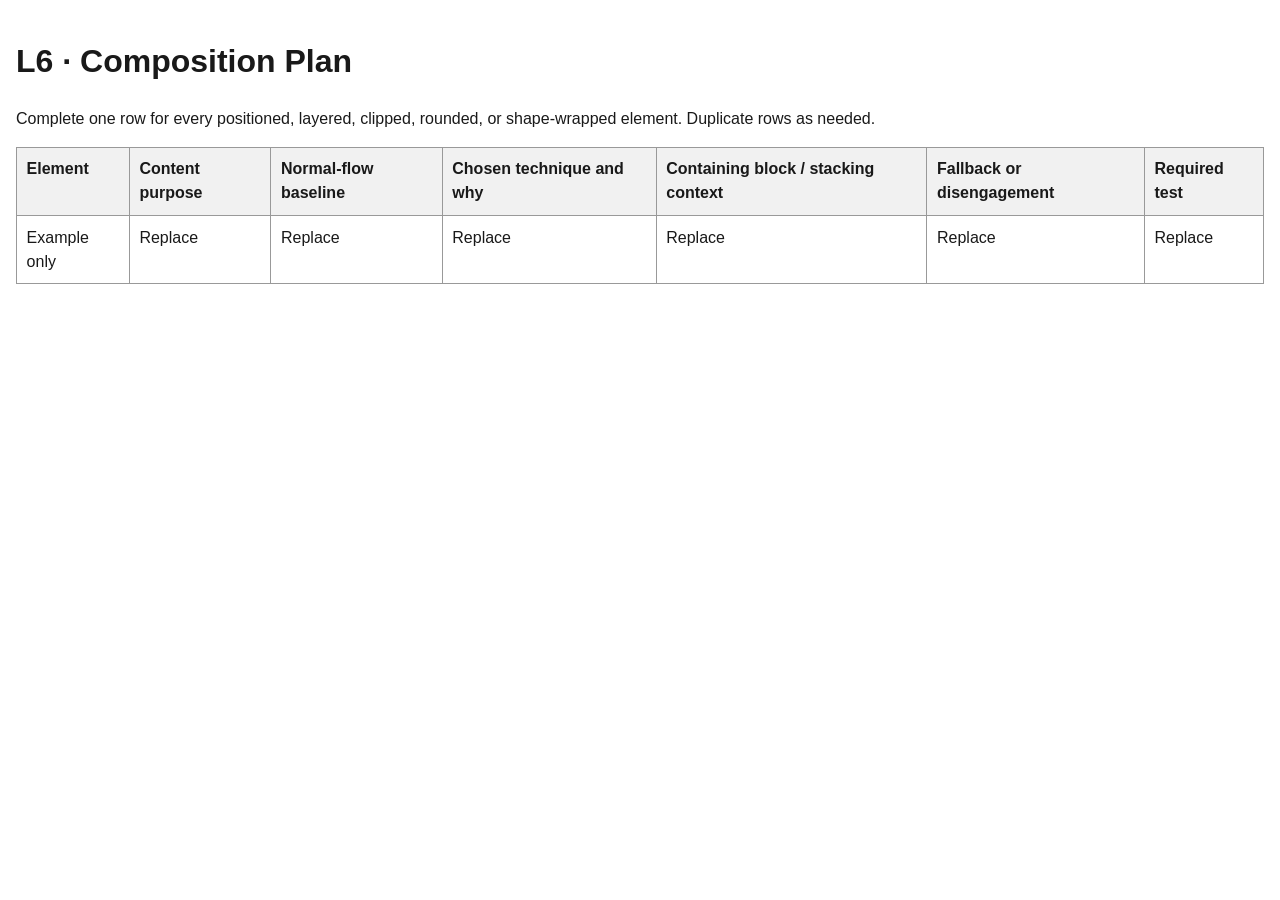
==== composition-plan.html @ 11657ce9 "initial build" ====
<!doctype html>
<html lang="en">
    <head>
        <meta charset="utf-8">
        <meta name="viewport" content="width=device-width,initial-scale=1">
        <title>Composition Plan</title>
        <style>
            body{
                font-family:Arial,sans-serif;
                line-height:1.5;
                max-width:90rem;
                margin:auto;
                padding:1rem;
                color:#191919;
                }
            table{
                width:100%;
                border-collapse:collapse;
                }
            th,td{
                padding:.6rem;
                border:1px solid #999;
                text-align:left;
                vertical-align:top;
                }
            th{
                background:#f1f1f1;
                }
        </style>
        </head>
        <body>
            <h1>L6 · Composition Plan</h1>
            <p>Complete one row for every positioned, layered, clipped, rounded, or shape-wrapped element. Duplicate rows as needed.</p>
            <table>
                <thead>
                    <tr>
                        <th>Element</th>
                        <th>Content purpose</th>
                        <th>Normal-flow baseline</th>
                        <th>Chosen technique and why</th>
                        <th>Containing block / stacking context</th>
                        <th>Fallback or disengagement</th>
                        <th>Required test</th>
                    </tr>
                </thead>
                <tbody>
                    <tr>
                        <td>Example only</td>
                        <td>Replace</td>
                        <td>Replace</td>
                        <td>Replace</td>
                        <td>Replace</td>
                        <td>Replace</td>
                        <td>Replace</td>
                    </tr>
                </tbody>
            </table>
        </body>
        </html>
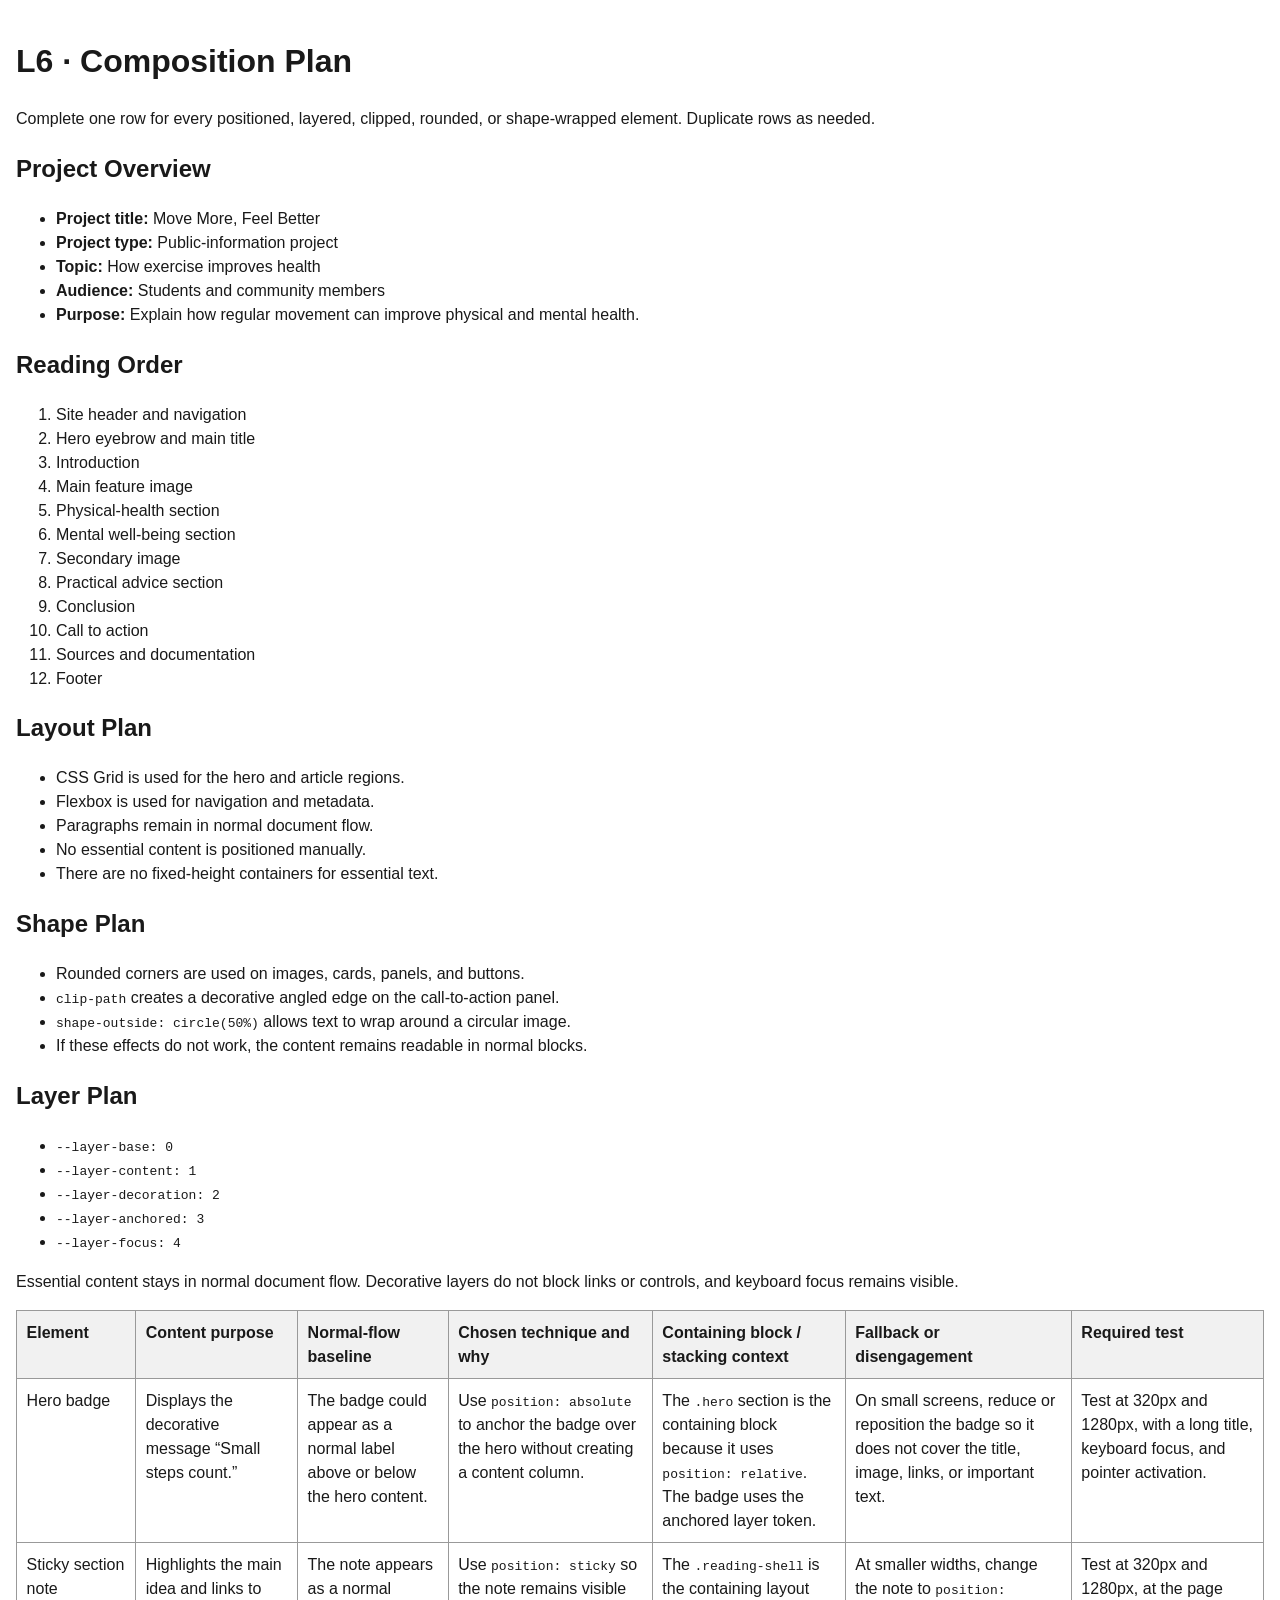
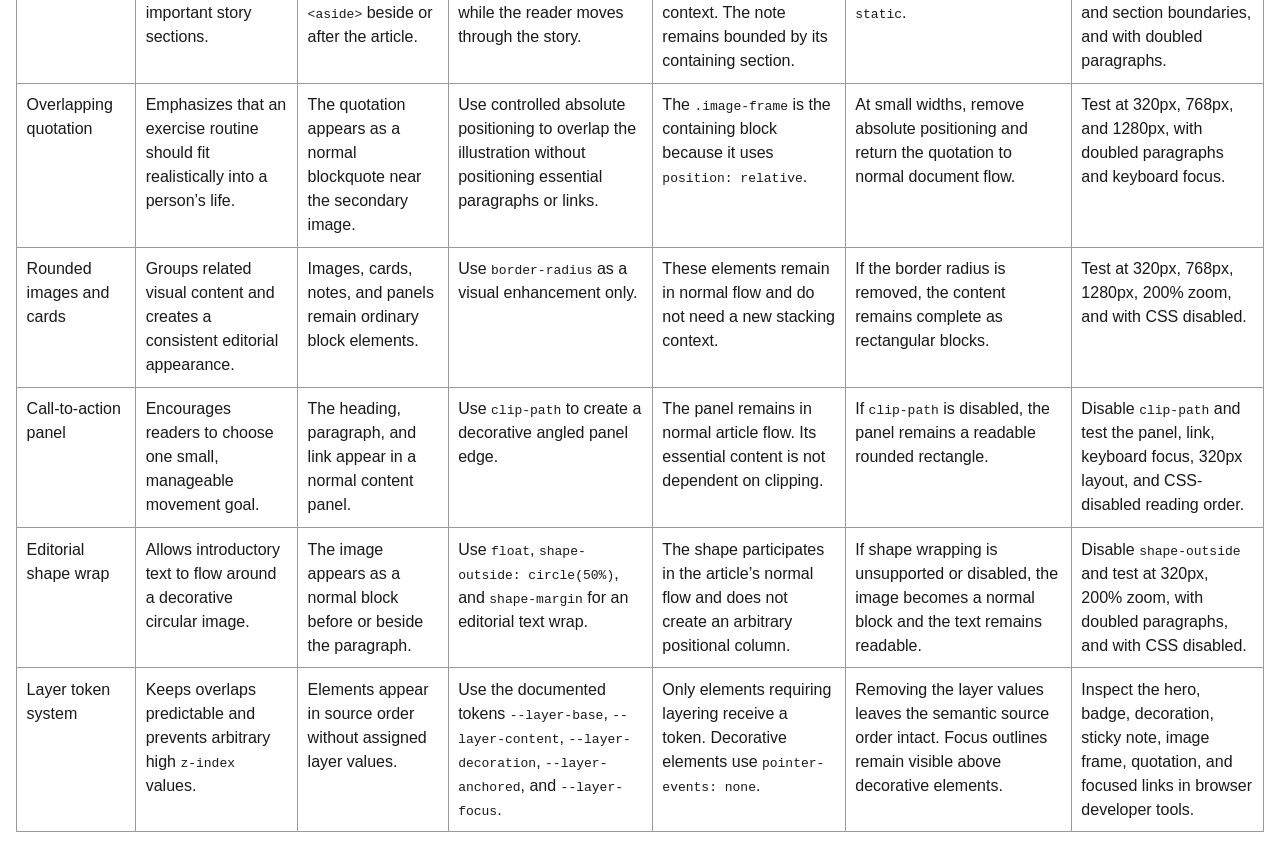
==== commit 3bcca6c6: "Update composition-plan.html" ====
--- a/composition-plan.html
+++ b/composition-plan.html
@@ -1,59 +1,322 @@
 <!doctype html>
 <html lang="en">
-    <head>
-        <meta charset="utf-8">
-        <meta name="viewport" content="width=device-width,initial-scale=1">
-        <title>Composition Plan</title>
-        <style>
-            body{
-                font-family:Arial,sans-serif;
-                line-height:1.5;
-                max-width:90rem;
-                margin:auto;
-                padding:1rem;
-                color:#191919;
-                }
-            table{
-                width:100%;
-                border-collapse:collapse;
-                }
-            th,td{
-                padding:.6rem;
-                border:1px solid #999;
-                text-align:left;
-                vertical-align:top;
-                }
-            th{
-                background:#f1f1f1;
-                }
-        </style>
-        </head>
-        <body>
-            <h1>L6 · Composition Plan</h1>
-            <p>Complete one row for every positioned, layered, clipped, rounded, or shape-wrapped element. Duplicate rows as needed.</p>
-            <table>
-                <thead>
-                    <tr>
-                        <th>Element</th>
-                        <th>Content purpose</th>
-                        <th>Normal-flow baseline</th>
-                        <th>Chosen technique and why</th>
-                        <th>Containing block / stacking context</th>
-                        <th>Fallback or disengagement</th>
-                        <th>Required test</th>
-                    </tr>
-                </thead>
-                <tbody>
-                    <tr>
-                        <td>Example only</td>
-                        <td>Replace</td>
-                        <td>Replace</td>
-                        <td>Replace</td>
-                        <td>Replace</td>
-                        <td>Replace</td>
-                        <td>Replace</td>
-                    </tr>
-                </tbody>
-            </table>
-        </body>
-        </html>
+  <head>
+    <meta charset="utf-8" />
+    <meta name="viewport" content="width=device-width,initial-scale=1" />
+    <title>Composition Plan</title>
+    <style>
+      body {
+        font-family: Arial, sans-serif;
+        line-height: 1.5;
+        max-width: 90rem;
+        margin: auto;
+        padding: 1rem;
+        color: #191919;
+      }
+      table {
+        width: 100%;
+        border-collapse: collapse;
+      }
+      th,
+      td {
+        padding: 0.6rem;
+        border: 1px solid #999;
+        text-align: left;
+        vertical-align: top;
+      }
+      th {
+        background: #f1f1f1;
+      }
+    </style>
+  </head>
+  <body>
+    <h1>L6 · Composition Plan</h1>
+
+    <p>
+      Complete one row for every positioned, layered, clipped, rounded, or
+      shape-wrapped element. Duplicate rows as needed.
+    </p>
+
+    <section>
+      <h2>Project Overview</h2>
+
+      <ul>
+        <li><strong>Project title:</strong> Move More, Feel Better</li>
+        <li><strong>Project type:</strong> Public-information project</li>
+        <li><strong>Topic:</strong> How exercise improves health</li>
+        <li><strong>Audience:</strong> Students and community members</li>
+        <li>
+          <strong>Purpose:</strong>
+          Explain how regular movement can improve physical and mental health.
+        </li>
+      </ul>
+    </section>
+
+    <section>
+      <h2>Reading Order</h2>
+
+      <ol>
+        <li>Site header and navigation</li>
+        <li>Hero eyebrow and main title</li>
+        <li>Introduction</li>
+        <li>Main feature image</li>
+        <li>Physical-health section</li>
+        <li>Mental well-being section</li>
+        <li>Secondary image</li>
+        <li>Practical advice section</li>
+        <li>Conclusion</li>
+        <li>Call to action</li>
+        <li>Sources and documentation</li>
+        <li>Footer</li>
+      </ol>
+    </section>
+
+    <section>
+      <h2>Layout Plan</h2>
+
+      <ul>
+        <li>CSS Grid is used for the hero and article regions.</li>
+        <li>Flexbox is used for navigation and metadata.</li>
+        <li>Paragraphs remain in normal document flow.</li>
+        <li>No essential content is positioned manually.</li>
+        <li>There are no fixed-height containers for essential text.</li>
+      </ul>
+    </section>
+
+    <section>
+      <h2>Shape Plan</h2>
+
+      <ul>
+        <li>Rounded corners are used on images, cards, panels, and buttons.</li>
+        <li>
+          <code>clip-path</code> creates a decorative angled edge on the
+          call-to-action panel.
+        </li>
+        <li>
+          <code>shape-outside: circle(50%)</code> allows text to wrap around a
+          circular image.
+        </li>
+        <li>
+          If these effects do not work, the content remains readable in normal
+          blocks.
+        </li>
+      </ul>
+    </section>
+
+    <section>
+      <h2>Layer Plan</h2>
+
+      <ul>
+        <li><code>--layer-base: 0</code></li>
+        <li><code>--layer-content: 1</code></li>
+        <li><code>--layer-decoration: 2</code></li>
+        <li><code>--layer-anchored: 3</code></li>
+        <li><code>--layer-focus: 4</code></li>
+      </ul>
+
+      <p>
+        Essential content stays in normal document flow. Decorative layers do
+        not block links or controls, and keyboard focus remains visible.
+      </p>
+    </section>
+
+    <table>
+      <thead>
+        <tr>
+          <th>Element</th>
+          <th>Content purpose</th>
+          <th>Normal-flow baseline</th>
+          <th>Chosen technique and why</th>
+          <th>Containing block / stacking context</th>
+          <th>Fallback or disengagement</th>
+          <th>Required test</th>
+        </tr>
+      </thead>
+      <tbody>
+        <tr>
+          <td>Hero badge</td>
+          <td>Displays the decorative message “Small steps count.”</td>
+          <td>
+            The badge could appear as a normal label above or below the hero
+            content.
+          </td>
+          <td>
+            Use <code>position: absolute</code> to anchor the badge over the
+            hero without creating a content column.
+          </td>
+          <td>
+            The <code>.hero</code> section is the containing block because it
+            uses <code>position: relative</code>. The badge uses the anchored
+            layer token.
+          </td>
+          <td>
+            On small screens, reduce or reposition the badge so it does not
+            cover the title, image, links, or important text.
+          </td>
+          <td>
+            Test at 320px and 1280px, with a long title, keyboard focus, and
+            pointer activation.
+          </td>
+        </tr>
+
+        <tr>
+          <td>Sticky section note</td>
+          <td>
+            Highlights the main idea and links to important story sections.
+          </td>
+          <td>
+            The note appears as a normal <code>&lt;aside&gt;</code> beside or
+            after the article.
+          </td>
+          <td>
+            Use <code>position: sticky</code> so the note remains visible while
+            the reader moves through the story.
+          </td>
+          <td>
+            The <code>.reading-shell</code> is the containing layout context.
+            The note remains bounded by its containing section.
+          </td>
+          <td>
+            At smaller widths, change the note to
+            <code>position: static</code>.
+          </td>
+          <td>
+            Test at 320px and 1280px, at the page and section boundaries, and
+            with doubled paragraphs.
+          </td>
+        </tr>
+
+        <tr>
+          <td>Overlapping quotation</td>
+          <td>
+            Emphasizes that an exercise routine should fit realistically into a
+            person’s life.
+          </td>
+          <td>
+            The quotation appears as a normal blockquote near the secondary
+            image.
+          </td>
+          <td>
+            Use controlled absolute positioning to overlap the illustration
+            without positioning essential paragraphs or links.
+          </td>
+          <td>
+            The <code>.image-frame</code> is the containing block because it
+            uses <code>position: relative</code>.
+          </td>
+          <td>
+            At small widths, remove absolute positioning and return the
+            quotation to normal document flow.
+          </td>
+          <td>
+            Test at 320px, 768px, and 1280px, with doubled paragraphs and
+            keyboard focus.
+          </td>
+        </tr>
+
+        <tr>
+          <td>Rounded images and cards</td>
+          <td>
+            Groups related visual content and creates a consistent editorial
+            appearance.
+          </td>
+          <td>
+            Images, cards, notes, and panels remain ordinary block elements.
+          </td>
+          <td>Use <code>border-radius</code> as a visual enhancement only.</td>
+          <td>
+            These elements remain in normal flow and do not need a new stacking
+            context.
+          </td>
+          <td>
+            If the border radius is removed, the content remains complete as
+            rectangular blocks.
+          </td>
+          <td>
+            Test at 320px, 768px, 1280px, 200% zoom, and with CSS disabled.
+          </td>
+        </tr>
+
+        <tr>
+          <td>Call-to-action panel</td>
+          <td>
+            Encourages readers to choose one small, manageable movement goal.
+          </td>
+          <td>
+            The heading, paragraph, and link appear in a normal content panel.
+          </td>
+          <td>
+            Use <code>clip-path</code> to create a decorative angled panel edge.
+          </td>
+          <td>
+            The panel remains in normal article flow. Its essential content is
+            not dependent on clipping.
+          </td>
+          <td>
+            If <code>clip-path</code> is disabled, the panel remains a readable
+            rounded rectangle.
+          </td>
+          <td>
+            Disable <code>clip-path</code> and test the panel, link, keyboard
+            focus, 320px layout, and CSS-disabled reading order.
+          </td>
+        </tr>
+
+        <tr>
+          <td>Editorial shape wrap</td>
+          <td>
+            Allows introductory text to flow around a decorative circular image.
+          </td>
+          <td>
+            The image appears as a normal block before or beside the paragraph.
+          </td>
+          <td>
+            Use <code>float</code>, <code>shape-outside: circle(50%)</code>, and
+            <code>shape-margin</code> for an editorial text wrap.
+          </td>
+          <td>
+            The shape participates in the article’s normal flow and does not
+            create an arbitrary positional column.
+          </td>
+          <td>
+            If shape wrapping is unsupported or disabled, the image becomes a
+            normal block and the text remains readable.
+          </td>
+          <td>
+            Disable <code>shape-outside</code> and test at 320px, 200% zoom,
+            with doubled paragraphs, and with CSS disabled.
+          </td>
+        </tr>
+
+        <tr>
+          <td>Layer token system</td>
+          <td>
+            Keeps overlaps predictable and prevents arbitrary high
+            <code>z-index</code> values.
+          </td>
+          <td>
+            Elements appear in source order without assigned layer values.
+          </td>
+          <td>
+            Use the documented tokens
+            <code>--layer-base</code>, <code>--layer-content</code>,
+            <code>--layer-decoration</code>, <code>--layer-anchored</code>, and
+            <code>--layer-focus</code>.
+          </td>
+          <td>
+            Only elements requiring layering receive a token. Decorative
+            elements use <code>pointer-events: none</code>.
+          </td>
+          <td>
+            Removing the layer values leaves the semantic source order intact.
+            Focus outlines remain visible above decorative elements.
+          </td>
+          <td>
+            Inspect the hero, badge, decoration, sticky note, image frame,
+            quotation, and focused links in browser developer tools.
+          </td>
+        </tr>
+      </tbody>
+    </table>
+  </body>
+</html>
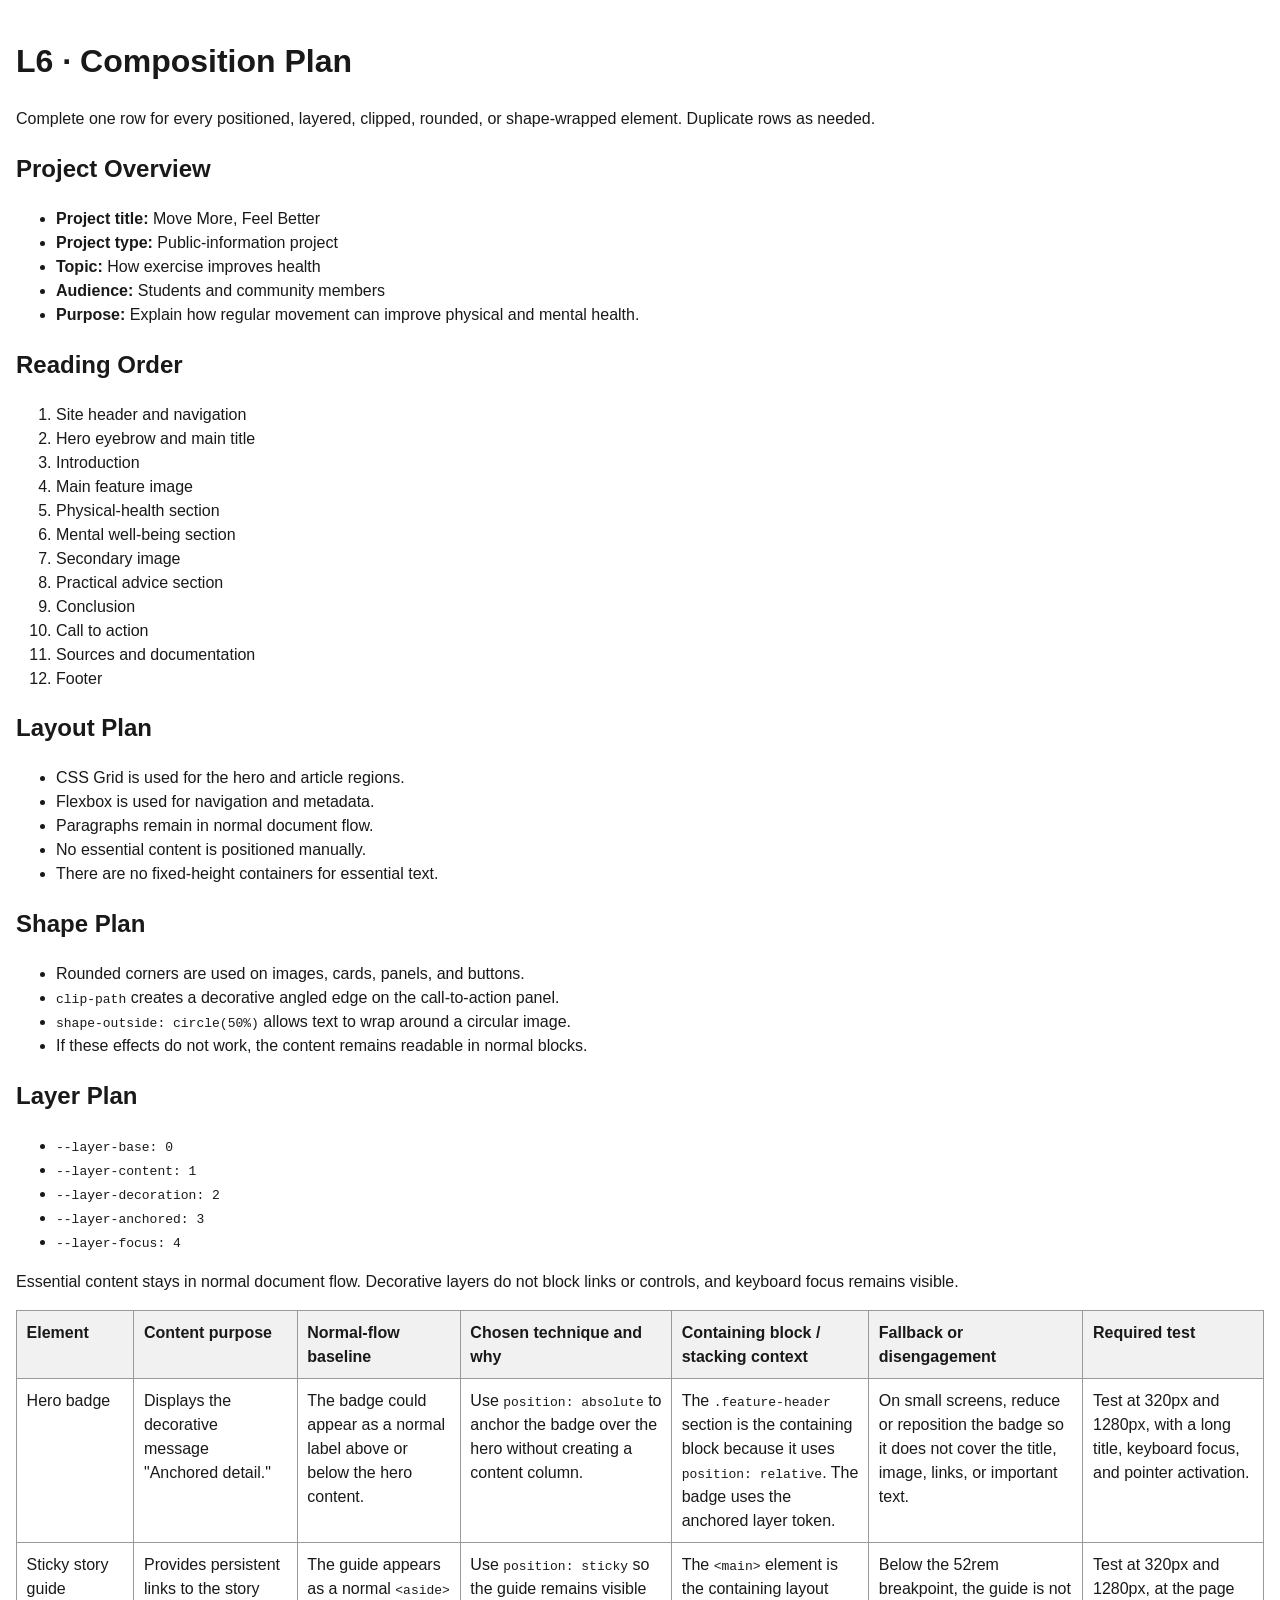
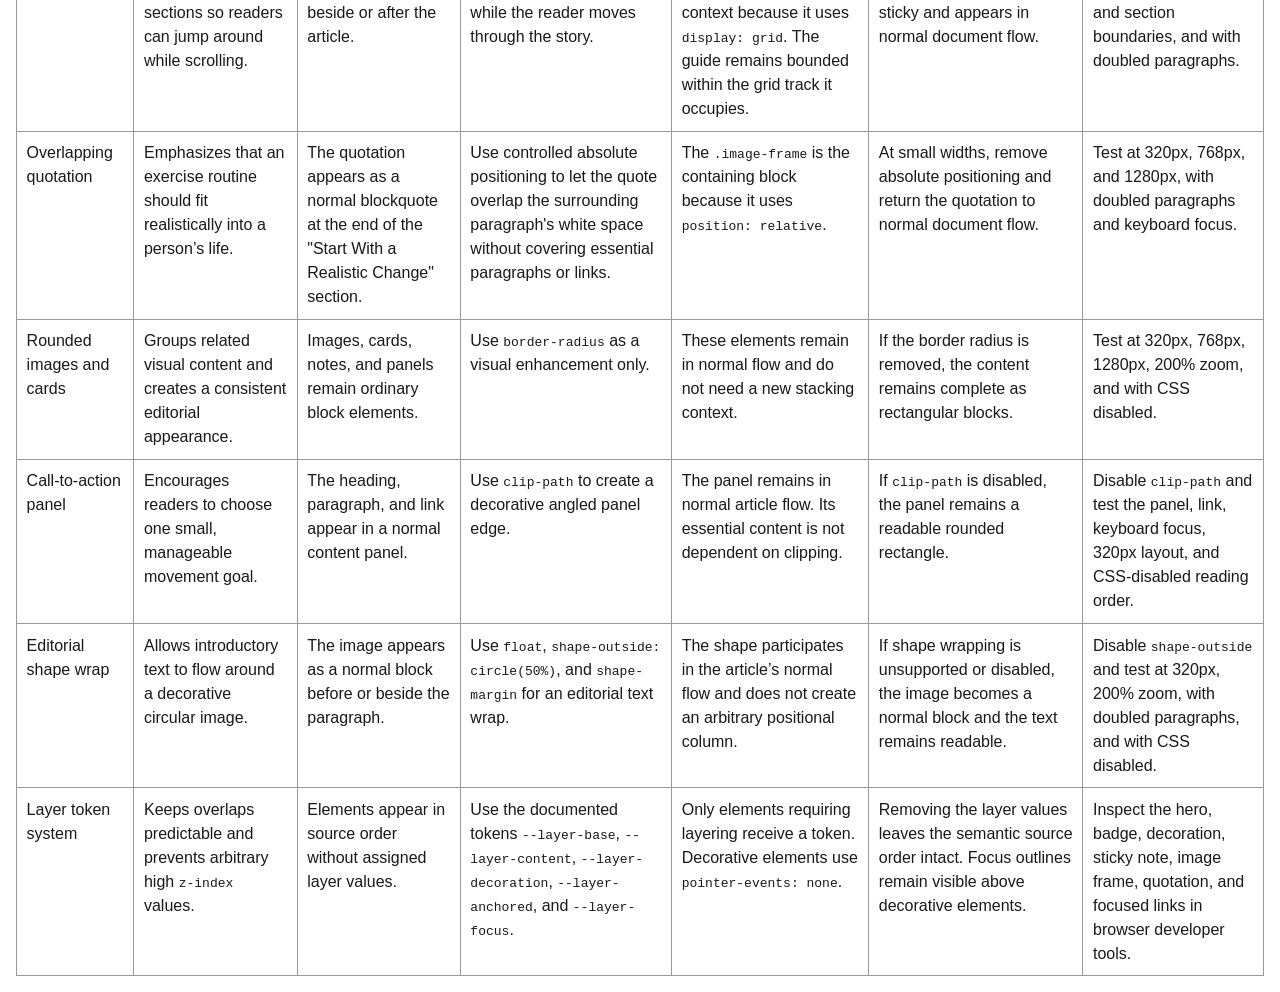
==== commit 7eea751a: "update composition-plan" ====
--- a/composition-plan.html
+++ b/composition-plan.html
@@ -135,7 +135,7 @@
       <tbody>
         <tr>
           <td>Hero badge</td>
-          <td>Displays the decorative message “Small steps count.”</td>
+          <td>Displays the decorative message "Anchored detail."</td>
           <td>
             The badge could appear as a normal label above or below the hero
             content.
@@ -145,9 +145,9 @@
             hero without creating a content column.
           </td>
           <td>
-            The <code>.hero</code> section is the containing block because it
-            uses <code>position: relative</code>. The badge uses the anchored
-            layer token.
+            The <code>.feature-header</code> section is the containing block
+            because it uses <code>position: relative</code>. The badge uses the
+            anchored layer token.
           </td>
           <td>
             On small screens, reduce or reposition the badge so it does not
@@ -160,25 +160,27 @@
         </tr>
 
         <tr>
-          <td>Sticky section note</td>
-          <td>
-            Highlights the main idea and links to important story sections.
-          </td>
-          <td>
-            The note appears as a normal <code>&lt;aside&gt;</code> beside or
+          <td>Sticky story guide</td>
+          <td>
+            Provides persistent links to the story sections so readers can
+            jump around while scrolling.
+          </td>
+          <td>
+            The guide appears as a normal <code>&lt;aside&gt;</code> beside or
             after the article.
           </td>
           <td>
-            Use <code>position: sticky</code> so the note remains visible while
-            the reader moves through the story.
-          </td>
-          <td>
-            The <code>.reading-shell</code> is the containing layout context.
-            The note remains bounded by its containing section.
-          </td>
-          <td>
-            At smaller widths, change the note to
-            <code>position: static</code>.
+            Use <code>position: sticky</code> so the guide remains visible
+            while the reader moves through the story.
+          </td>
+          <td>
+            The <code>&lt;main&gt;</code> element is the containing layout
+            context because it uses <code>display: grid</code>. The guide
+            remains bounded within the grid track it occupies.
+          </td>
+          <td>
+            Below the 52rem breakpoint, the guide is not sticky and appears in
+            normal document flow.
           </td>
           <td>
             Test at 320px and 1280px, at the page and section boundaries, and
@@ -193,12 +195,13 @@
             person’s life.
           </td>
           <td>
-            The quotation appears as a normal blockquote near the secondary
-            image.
-          </td>
-          <td>
-            Use controlled absolute positioning to overlap the illustration
-            without positioning essential paragraphs or links.
+            The quotation appears as a normal blockquote at the end of the
+            "Start With a Realistic Change" section.
+          </td>
+          <td>
+            Use controlled absolute positioning to let the quote overlap the
+            surrounding paragraph's white space without covering essential
+            paragraphs or links.
           </td>
           <td>
             The <code>.image-frame</code> is the containing block because it
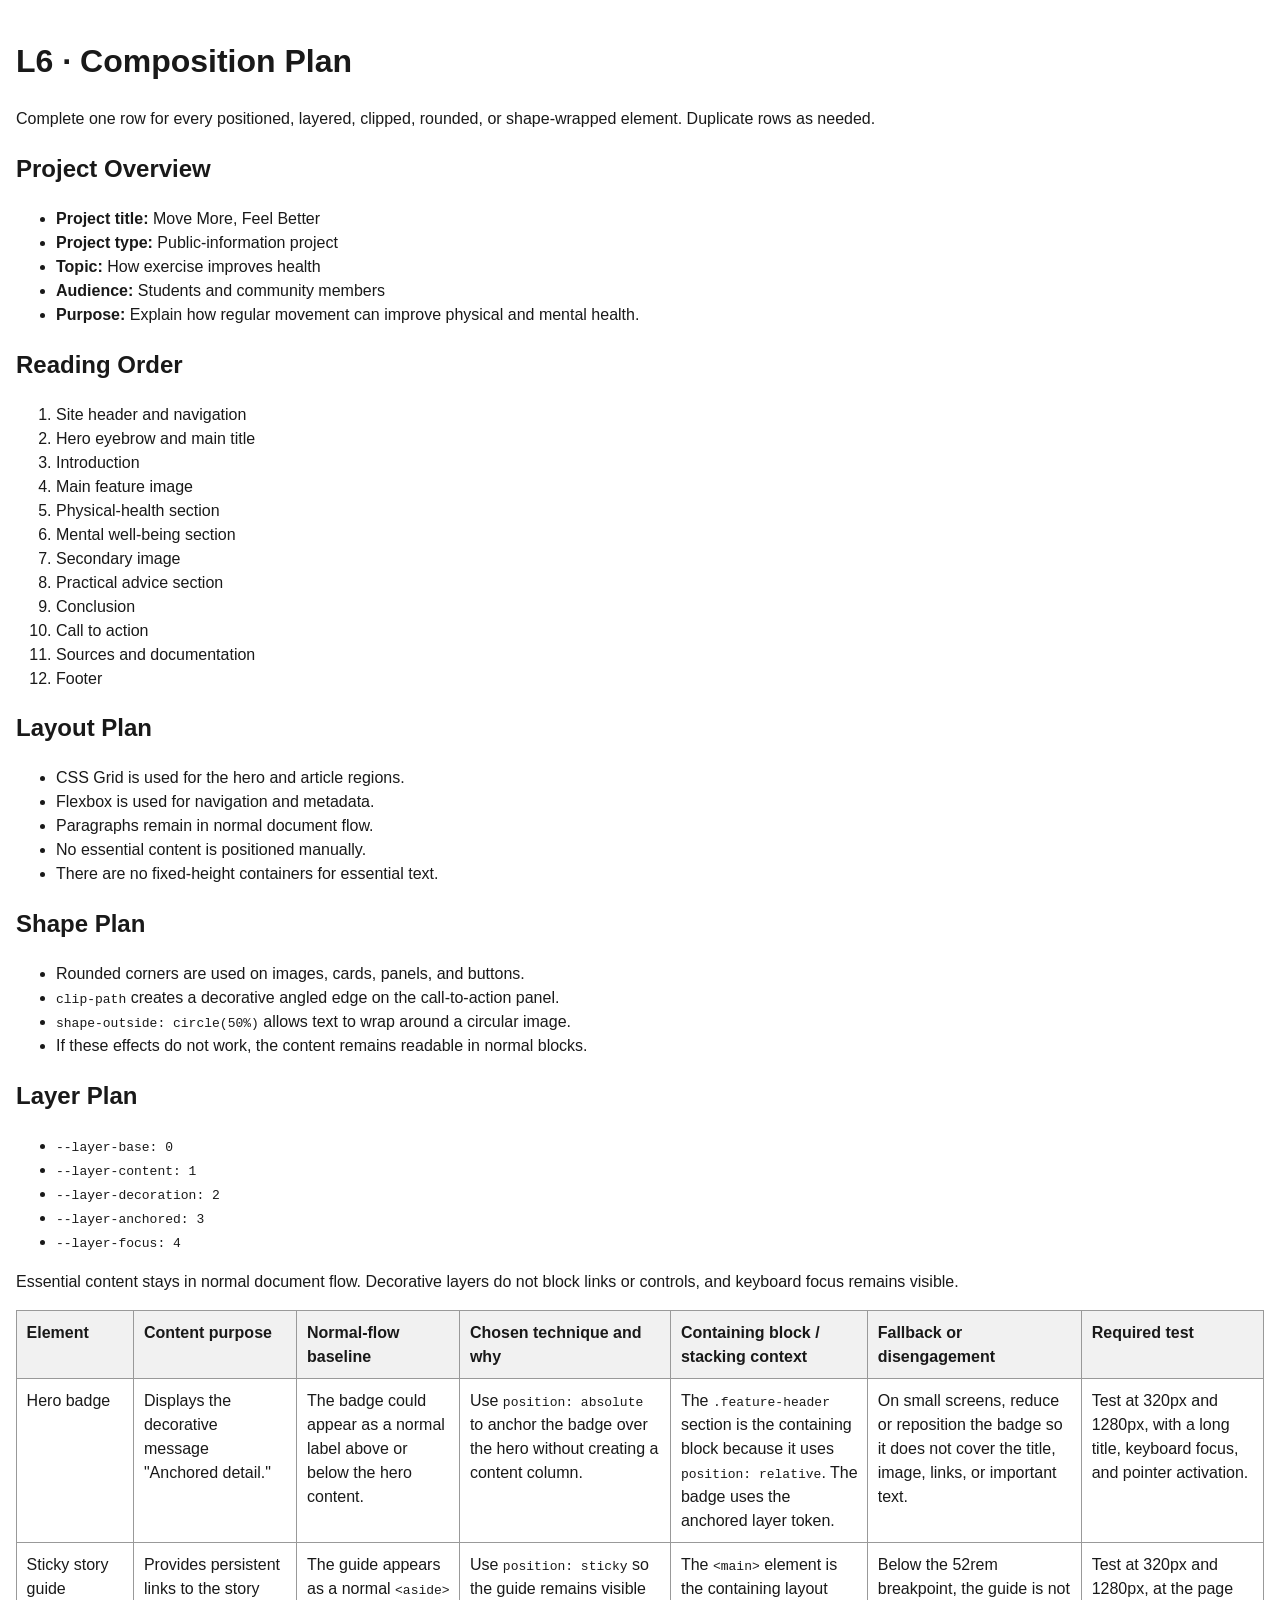
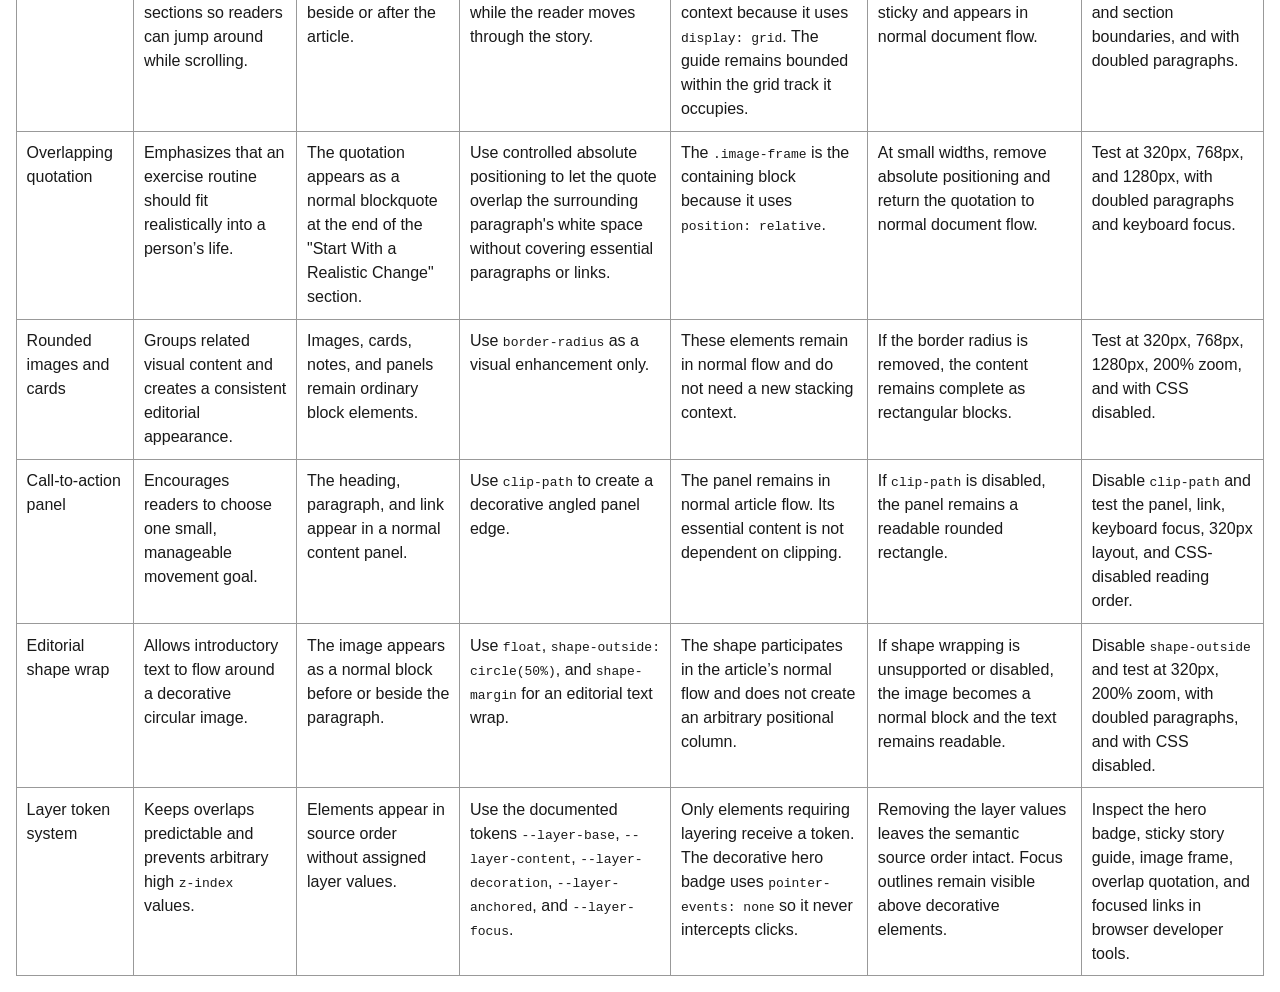
==== commit a54002cb: "screen shots and testing" ====
--- a/composition-plan.html
+++ b/composition-plan.html
@@ -162,16 +162,16 @@
         <tr>
           <td>Sticky story guide</td>
           <td>
-            Provides persistent links to the story sections so readers can
-            jump around while scrolling.
+            Provides persistent links to the story sections so readers can jump
+            around while scrolling.
           </td>
           <td>
             The guide appears as a normal <code>&lt;aside&gt;</code> beside or
             after the article.
           </td>
           <td>
-            Use <code>position: sticky</code> so the guide remains visible
-            while the reader moves through the story.
+            Use <code>position: sticky</code> so the guide remains visible while
+            the reader moves through the story.
           </td>
           <td>
             The <code>&lt;main&gt;</code> element is the containing layout
@@ -307,15 +307,16 @@
             <code>--layer-focus</code>.
           </td>
           <td>
-            Only elements requiring layering receive a token. Decorative
-            elements use <code>pointer-events: none</code>.
+            Only elements requiring layering receive a token. The decorative
+            hero badge uses <code>pointer-events: none</code> so it never
+            intercepts clicks.
           </td>
           <td>
             Removing the layer values leaves the semantic source order intact.
             Focus outlines remain visible above decorative elements.
           </td>
           <td>
-            Inspect the hero, badge, decoration, sticky note, image frame,
+            Inspect the hero badge, sticky story guide, image frame, overlap
             quotation, and focused links in browser developer tools.
           </td>
         </tr>
